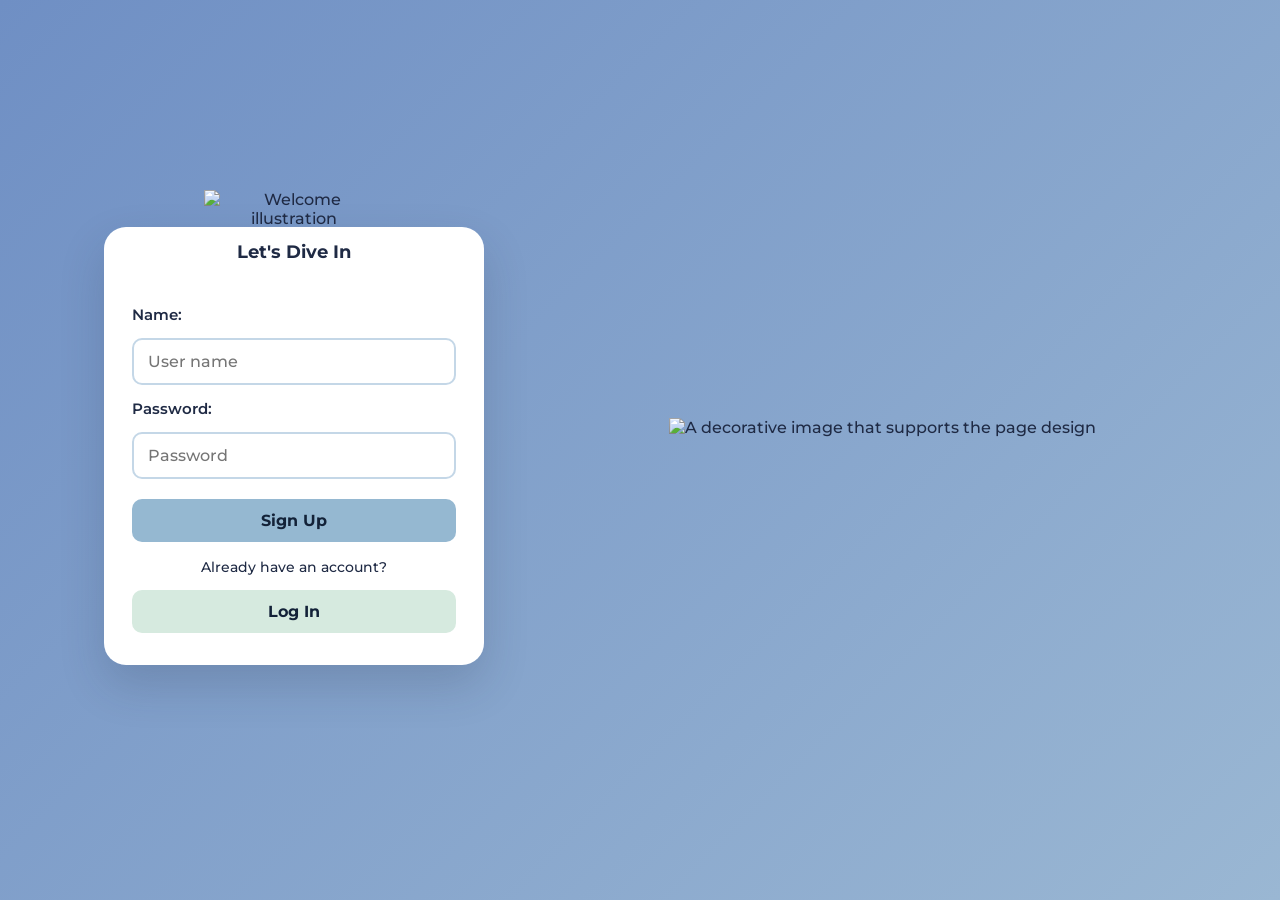
==== page-1/index.html @ 52c81767 "added a landing page as portfolio website" ====
<!DOCTYPE html>
<html lang="en">

<head>
    <meta charset="UTF-8">
    <meta name="viewport" content="width=device-width, initial-scale=1.0">
    <title>Welcome back</title>
    <link rel="stylesheet" href="style.css">
    <link rel="preconnect" href="https://fonts.googleapis.com">
    <link rel="preconnect" href="https://fonts.gstatic.com" crossorigin>
    <link
        href="https://fonts.googleapis.com/css2?family=Montserrat:ital,wght@0,100..900;1,100..900&family=Mulish:ital,wght@0,200..1000;1,200..1000&family=Noto+Sans:ital,wght@0,100..900;1,100..900&display=swap"
        rel="stylesheet">
</head>

<body>
    <main class="page-shell">
        <form class="form-container" method="get">
            <fieldset class="form-content">
                <legend class="form-content-header"><img class="welcome-image" src="assets/Welcome.svg" alt="Welcome illustration"><span class="sub-welcome">Let's Dive In</span>
                </legend>

                <label for="name" class="form-label form-tittle-name">Name: </label>
                <input class="form-input form-content-username" id="name" name="name" type="text" placeholder="User name" autocomplete="name">
                
                <label for="password" class="form-label form-tittle-password">Password: </label>
                <input class="form-input form-content-password" id="password" name="password" type="password" placeholder="Password" autocomplete="current-password" required>
                <button class="button-signup" type="submit">Sign Up</button>
                <span class="form-inline-text">Already have an account?</span>
                <button class="button-login" type="button">Log In</button>

            </fieldset>
        </form>

        <img class="side-image" src="assets/Rectangle 4.png" alt="A decorative image that supports the page design">
        <img class="vector-deco" src="assets/Vector.svg" alt="">
    </main>
</body>

</html>
---- page-1/style.css ----
* {
    margin: 0;
    padding: 0;
    box-sizing: border-box;
}

:root {
    --background-color: #809bce;
    --text-color: #1f2a44;
    --card-color: #ffffff;
    --primary-button-color: #95b8d1;
    --secondary-button-color: #d6eadf;
    --border-color: #c4d7e7;
}

body {
    min-height: 100vh;
    background: linear-gradient(135deg, #6f8fc4 0%, #9ab7d3 100%);
    font-family: "Montserrat", sans-serif;
    font-optical-sizing: auto;
    font-style: normal;
    font-weight: 500;
    font-size: 16px;
    color: var(--text-color);
}

.page-shell {
    min-height: 95vh;
    display: grid;
    place-items: center;
    padding: 24px;
    gap: 2em;
}

.form-container {
    width: 100%;
    max-width: 380px;
}

.form-content {
    border: none;
    border-radius: 22px;
    background-color: var(--card-color);
    padding: 32px 28px;
    box-shadow: 0 20px 45px rgba(31, 42, 68, 0.18);
    display: flex;
    flex-direction: column;
    gap: 14px;
}

.form-content-header {
    width: 100%;
    margin-bottom: 10px;
    text-align: center;
    padding: 0;
}

.welcome-image {
    width: min(180px, 100%);
    height: auto;
    display: block;
    margin: 0 auto 12px;
}

.sub-welcome {
    display: block;
    font-size: 1.15rem;
    font-weight: 700;
}

.form-label {
    display: block;
    font-size: 0.95rem;
    font-weight: 600;
}

.form-input {
    width: 100%;
    border: 2px solid var(--border-color);
    border-radius: 10px;
    padding: 12px 14px;
    font: inherit;
    outline: none;
    transition: border-color 0.2s ease, box-shadow 0.2s ease;
}

.form-input:focus {
    border-color: var(--primary-button-color);
    box-shadow: 0 0 0 4px rgba(149, 184, 209, 0.28);
}

.button-signup,
.button-login {
    width: 100%;
    border: none;
    border-radius: 10px;
    padding: 12px 16px;
    font: inherit;
    font-weight: 700;
    cursor: pointer;
    transition: transform 0.2s ease, opacity 0.2s ease;
}

.button-signup {
    margin-top: 6px;
    background-color: var(--primary-button-color);
    color: #132238;
}

.button-login {
    background-color: var(--secondary-button-color);
    color: #132238;
}

.button-signup:hover,
.button-login:hover {
    transform: translateY(-1px);
    opacity: 0.95;
}

.form-inline-text {
    text-align: center;
    font-size: 0.9rem;
    margin-top: 2px;
}

.vector-deco {
    display: none;
}

.side-image {
    display: none;
}

@media (min-width: 767px) {
    .page-shell {
        grid-template-columns: auto auto;
    }

    .vector-deco {
        display: block;
        position: fixed;
        left: 0;
        bottom: 0;
    }

    .side-image {
        display: block;
        height: auto;
        width: 78%;
    }
}
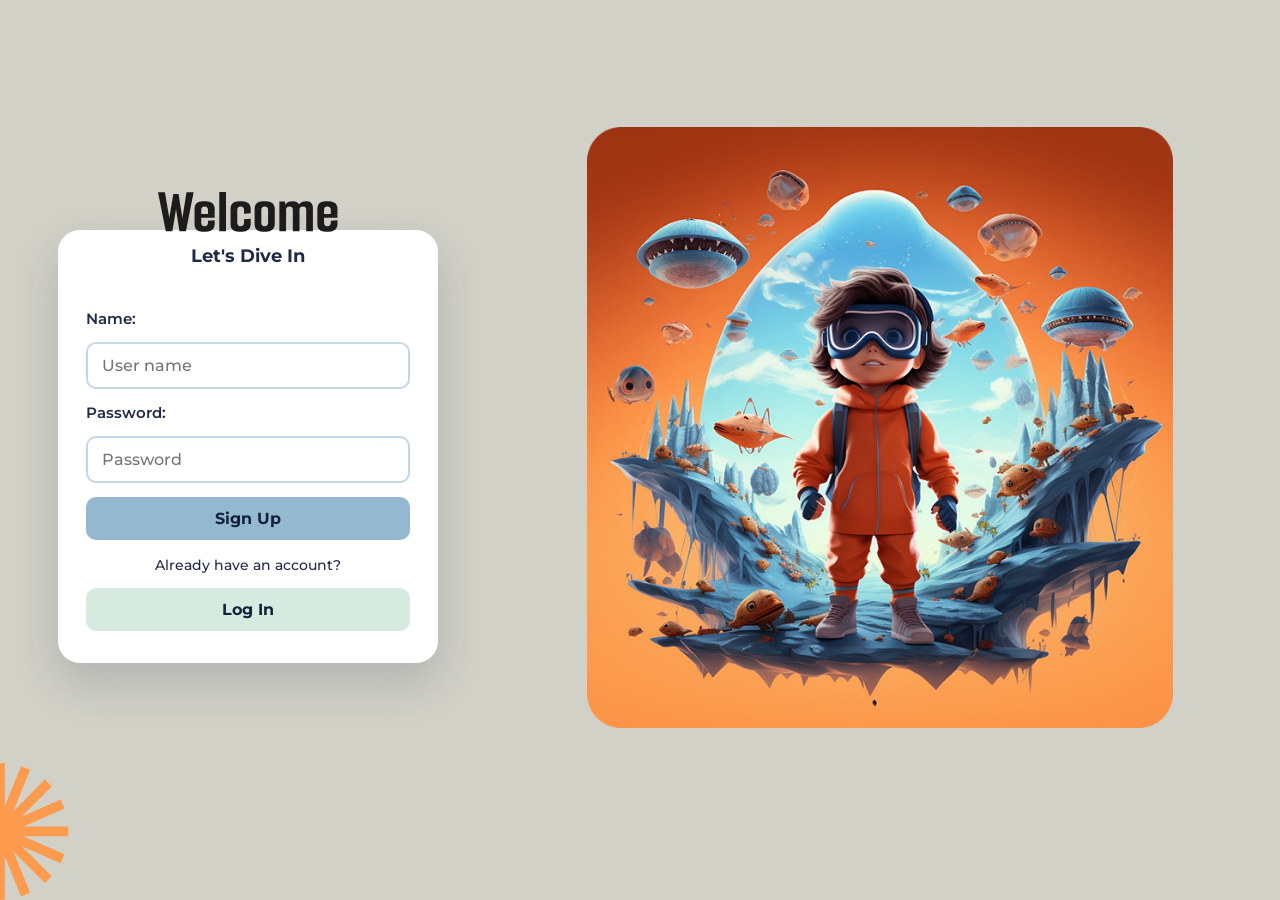
==== commit 5891eb02: "did varoius changes to the project, including adding new assets and modifying the index.html and sty" ====
--- a/page-1/index.html
+++ b/page-1/index.html
@@ -5,7 +5,7 @@
     <meta charset="UTF-8">
     <meta name="viewport" content="width=device-width, initial-scale=1.0">
     <title>Welcome back</title>
-    <link rel="stylesheet" href="style.css">
+    <link rel="stylesheet" href="/page-1/style.css">
     <link rel="preconnect" href="https://fonts.googleapis.com">
     <link rel="preconnect" href="https://fonts.gstatic.com" crossorigin>
     <link
@@ -17,7 +17,7 @@
     <main class="page-shell">
         <form class="form-container" method="get">
             <fieldset class="form-content">
-                <legend class="form-content-header"><img class="welcome-image" src="assets/Welcome.svg" alt="Welcome illustration"><span class="sub-welcome">Let's Dive In</span>
+                <legend class="form-content-header"><img class="welcome-image" src="../assets/Welcome.svg" alt="Welcome illustration"><span class="sub-welcome">Let's Dive In</span>
                 </legend>
 
                 <label for="name" class="form-label form-tittle-name">Name: </label>
@@ -25,15 +25,15 @@
                 
                 <label for="password" class="form-label form-tittle-password">Password: </label>
                 <input class="form-input form-content-password" id="password" name="password" type="password" placeholder="Password" autocomplete="current-password" required>
-                <button class="button-signup" type="submit">Sign Up</button>
+          <a class="button-signup" href="../page-2/index.html" target="_self" id="page-2-btn1">Sign Up</a>
                 <span class="form-inline-text">Already have an account?</span>
-                <button class="button-login" type="button">Log In</button>
+                <a class="button-login" href="../page-2/index.html" target="_self" id="page-2-btn2">Log In</a>
+            </fieldset>
 
-            </fieldset>
         </form>
 
-        <img class="side-image" src="assets/Rectangle 4.png" alt="A decorative image that supports the page design">
-        <img class="vector-deco" src="assets/Vector.svg" alt="">
+        <img class="side-image" src="../assets/Rectangle 4.png" alt="A decorative image that supports the page design">
+        <img class="vector-deco" src="../assets/Vector.svg" alt="">
     </main>
 </body>
 
--- a/page-1/style.css
+++ b/page-1/style.css
@@ -5,7 +5,7 @@
 }
 
 :root {
-    --background-color: #809bce;
+    --background-color: #d1d1c8;
     --text-color: #1f2a44;
     --card-color: #ffffff;
     --primary-button-color: #95b8d1;
@@ -15,7 +15,7 @@
 
 body {
     min-height: 100vh;
-    background: linear-gradient(135deg, #6f8fc4 0%, #9ab7d3 100%);
+    background: var(--background-color);
     font-family: "Montserrat", sans-serif;
     font-optical-sizing: auto;
     font-style: normal;
@@ -90,7 +90,9 @@
 }
 
 .button-signup,
-.button-login {
+.button-login,
+#page-2-btn1,
+#page-2-btn2 {
     width: 100%;
     border: none;
     border-radius: 10px;
@@ -101,12 +103,19 @@
     transition: transform 0.2s ease, opacity 0.2s ease;
 }
 
-.button-signup {
-    margin-top: 6px;
+#page-2-btn1{
     background-color: var(--primary-button-color);
     color: #132238;
+    text-align: center;
+    text-decoration: none;
 }
 
+#page-2-btn2 {
+    background-color: var(--secondary-button-color);
+    color: #132238;
+    text-align: center;
+    text-decoration: none;
+}
 .button-login {
     background-color: var(--secondary-button-color);
     color: #132238;
